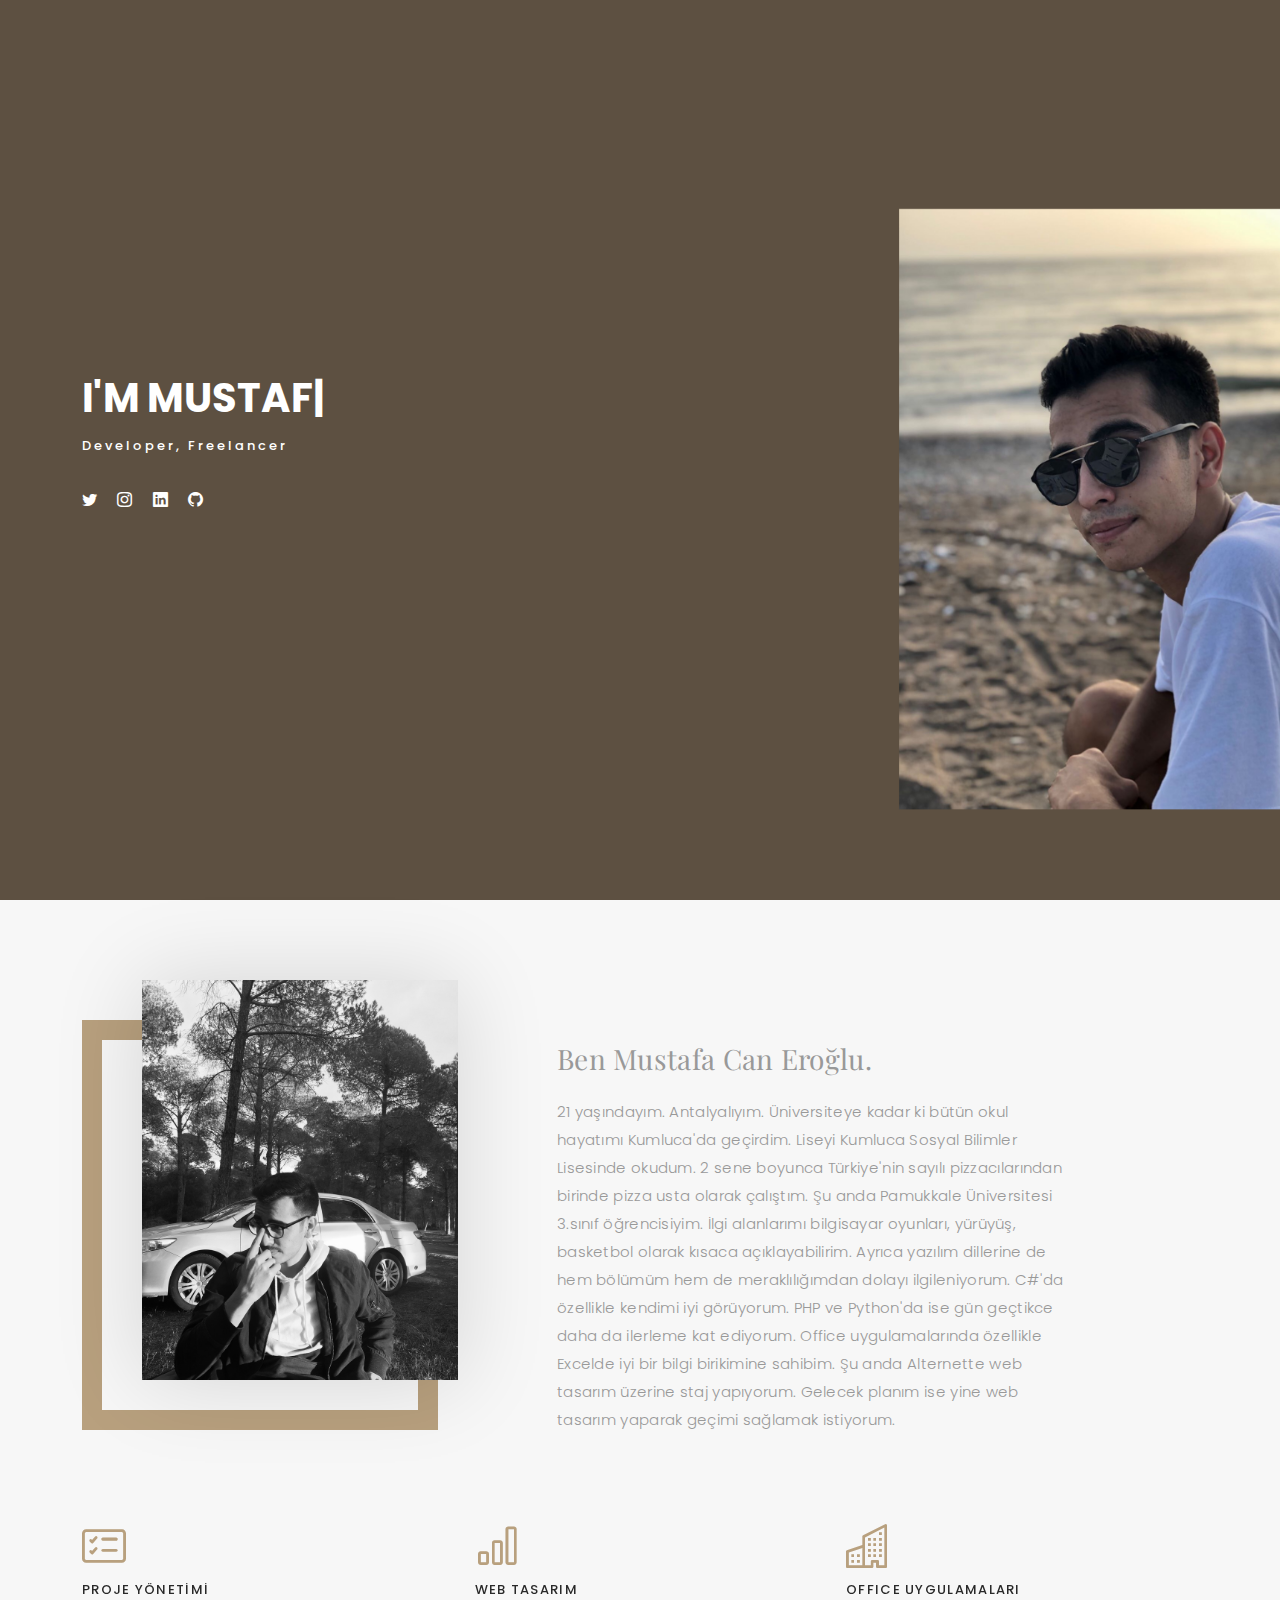
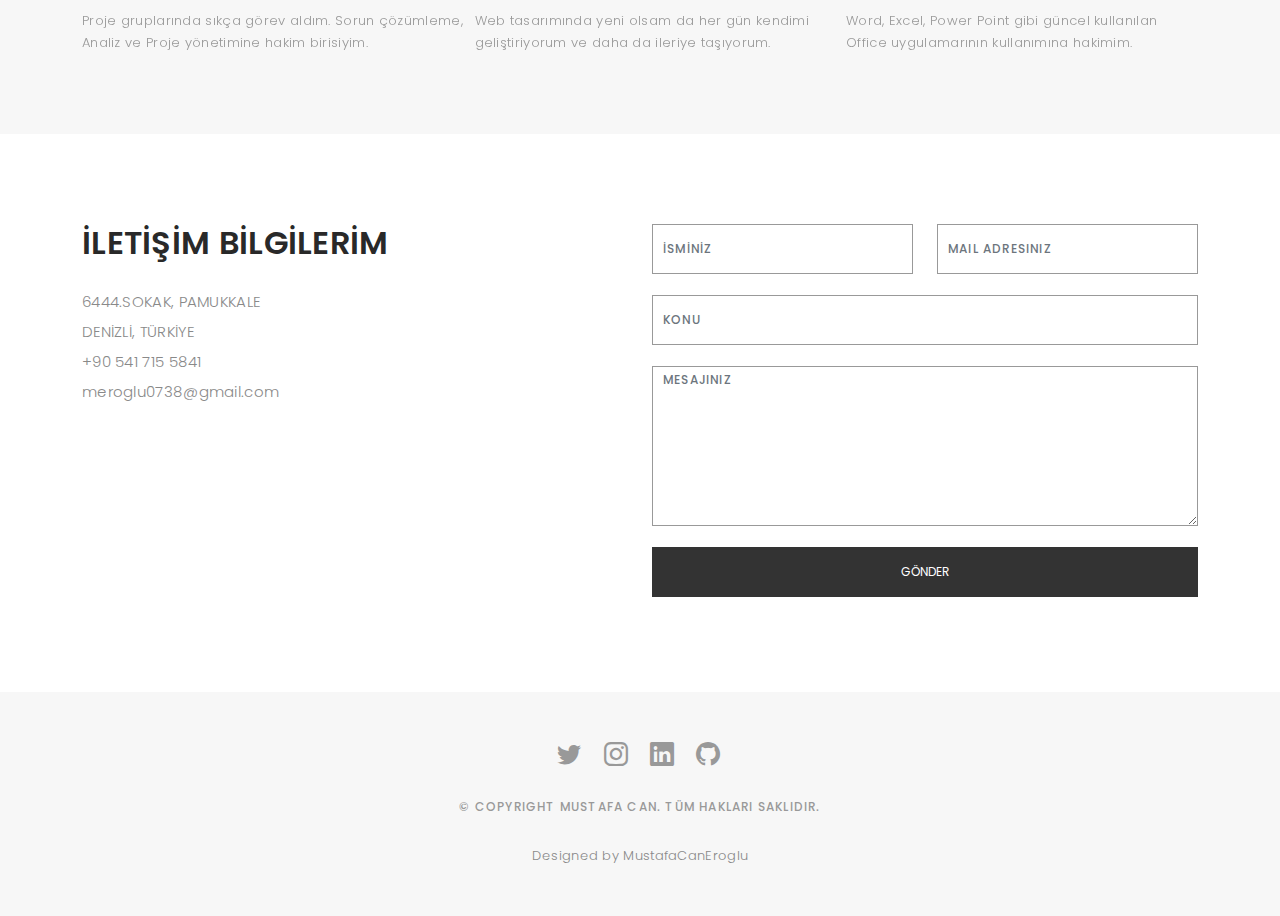
==== index.html @ 782e30ca "deneme" ====
<!DOCTYPE html>
<html lang="en">

<head>
  <meta charset="utf-8">
  <meta content="width=device-width, initial-scale=1.0" name="viewport">

  <title>Mustafa Can Eroğlu</title>
  <meta content="" name="description">
  <meta content="" name="keywords">

  
  <link href="assets/img/favicon.png" rel="icon">
  <link href="assets/img/apple-touch-icon.png" rel="apple-touch-icon">

  
  <link href="https://fonts.googleapis.com/css?family=Poppins:300,300i,400,400i,500,500i,600,600i,700,700i|Playfair+Display:400,400i,500,500i,600,600i,700,700i,900,900i" rel="stylesheet">

  <link href="assets/vendor/bootstrap/css/bootstrap.min.css" rel="stylesheet">
  <link href="assets/vendor/bootstrap-icons/bootstrap-icons.css" rel="stylesheet">
  <link href="assets/vendor/boxicons/css/boxicons.min.css" rel="stylesheet">
  <link href="assets/vendor/glightbox/css/glightbox.min.css" rel="stylesheet">
  <link href="assets/vendor/swiper/swiper-bundle.min.css" rel="stylesheet">

  <link href="assets/css/style.css" rel="stylesheet">

</head>

<body>

  <header id="header" class="fixed-top ">
    <div class="container d-flex align-items-center justify-content-between">

      <a href="index.html" class="logo"><img src="assets/img/logo.png" alt="" class="img-fluid"></a>

      <nav id="navbar" class="navbar">
        <ul>
          <li><a class="nav-link scrollto active" href="#hero">Anasayfa</a></li>
          <li><a class="nav-link scrollto" href="#about">Hakkımda</a></li>
          <li><a class="nav-link scrollto" href="#contact">İletişim</a></li>
        </ul>
        <i class="bi bi-list mobile-nav-toggle"></i>
      </nav>

    </div>
  </header>

  
  <div id="hero" class="home">

    <div class="container">
      <div class="hero-content">
        <h1>I'm <span class="typed" data-typed-items="Mustafa Can Eroğlu, Developer, Freelancer"></span></h1>
        <p>Developer, Freelancer</p>

        <ul class="list-unstyled list-social">
          <li><a href="https://twitter.com/mustifatality"><i class="bi bi-twitter"></i></a></li>
          <li><a href="https://www.instagram.com/mustafacanerogluu/"><i class="bi bi-instagram"></i></a></li>
          <li><a href="https://www.linkedin.com/in/mustafa-can-eroğlu-b75491210/"><i class="bi bi-linkedin"></i></a></li>
          <li><a href="https://github.com/mustafacaneroglu"><i class="bi bi-github"></i></a></li>
        </ul>
      </div>
    </div>
  </div>

  <main id="main">

    
    <div id="about" class="paddsection">
      <div class="container">
        <div class="row justify-content-between">

          <div class="col-lg-4 ">
            <div class="div-img-bg">
              <div class="about-img">
                <img src="assets/img/me.png" class="img-responsive" alt="me">
              </div>
            </div>
          </div>

          <div class="col-lg-7">
            <div class="about-descr">

              <p class="p-heading">Ben Mustafa Can Eroğlu. </p>
              <p class="separator">21 yaşındayım. Antalyalıyım. Üniversiteye kadar ki bütün okul hayatımı Kumluca'da geçirdim. Liseyi Kumluca Sosyal Bilimler Lisesinde okudum. 2 sene boyunca Türkiye'nin sayılı pizzacılarından birinde pizza usta olarak çalıştım. Şu anda Pamukkale Üniversitesi 3.sınıf öğrencisiyim. İlgi alanlarımı bilgisayar oyunları, yürüyüş, basketbol olarak kısaca açıklayabilirim. Ayrıca yazılım dillerine de hem bölümüm  hem de meraklılığımdan dolayı ilgileniyorum. C#'da özellikle kendimi iyi görüyorum. PHP ve Python'da ise gün geçtikce daha da ilerleme kat ediyorum. Office uygulamalarında özellikle Excelde iyi bir bilgi birikimine sahibim. Şu anda Alternette web tasarım üzerine staj yapıyorum. Gelecek planım ise yine web tasarım yaparak geçimi sağlamak istiyorum.</p>

            </div>

          </div>
        </div>
      </div>
    </div>

    
    <div id="services">
      <div class="container">

        <div class="services-slider swiper" data-aos="fade-up" data-aos-delay="100">
          <div class="swiper-wrapper">

            <div class="swiper">
              <div class="services-block">
                <i class="bi bi-card-checklist"></i>
                <span>PROJE YÖNETİMİ</span>
                <p class="separator">Proje gruplarında sıkça görev aldım. Sorun çözümleme, Analiz ve Proje yönetimine hakim birisiyim.</p>
              </div>
            </div>

            <div class="swiper">
              <div class="services-block">
                <i class="bi bi-bar-chart"></i>
                <span>WEB TASARIM</span>
                <p class="separator">Web tasarımında yeni olsam da her gün kendimi geliştiriyorum ve daha da ileriye taşıyorum.</p>
              </div>
            </div>
            <div class="swiper">
              <div class="services-block">
                <i class="bi bi-building"></i>
                <span>OFFICE UYGULAMALARI</span>
                <p class="separator">Word, Excel, Power Point gibi güncel kullanılan Office uygulamarının kullanımına hakimim.</p>
              </div>
            </div>

          </div>
          <div class="swiper-pagination"></div>
        </div>

      </div>

    </div>

    <div id="contact" class="paddsection">
      <div class="container">
        <div class="contact-block1">
          <div class="row">

            <div class="col-lg-6">
              <div class="contact-contact">

                <h2 class="mb-30">İLETİŞİM BİLGİLERİM</h2>

                <ul class="contact-details">
                  <li><span>6444.SOKAK, PAMUKKALE</span></li>
                  <li><span>DENİZLİ, TÜRKİYE</span></li>
                  <li><span>+90 541 715 5841</span></li>
                  <li><span>meroglu0738@gmail.com</span></li>
                </ul>

              </div>
            </div>

            <div class="col-lg-6">
              <form action="forms/contact.php" method="post" role="form" class="php-email-form">
                <div class="row gy-3">

                  <div class="col-lg-6">
                    <div class="form-group contact-block1">
                      <input type="text" name="name" class="form-control" id="name" placeholder="İSMİNİZ" required>
                    </div>
                  </div>

                  <div class="col-lg-6">
                    <div class="form-group">
                      <input type="email" class="form-control" name="email" id="email" placeholder="Mail Adresiniz" required>
                    </div>
                  </div>

                  <div class="col-lg-12">
                    <div class="form-group">
                      <input type="text" class="form-control" name="subject" id="subject" placeholder="Konu" required>
                    </div>
                  </div>

                  <div class="col-lg-12">
                    <div class="form-group">
                      <textarea class="form-control" name="message" placeholder="Mesajınız" required></textarea>
                    </div>
                  </div>

                  <div class="col-lg-12">
                    <div class="loading">Yüklenniyor</div>
                    <div class="error-message"></div>
                    <div class="sent-message">Mesajınız gönerilmiştir. Teşekküler!</div>
                  </div>

                  <div class="mt-0">
                    <input type="submit" class="btn btn-defeault btn-send" value="Gönder">
                  </div>

                </div>
              </form>
            </div>
          </div>
        </div>
      </div>
    </div>

  </main>

  
  <div id="footer" class="text-center">
    <div class="container">
      <div class="socials-media text-center">

        <ul class="list-unstyled">
          <li><a href="https://twitter.com/mustifatality"><i class="bi bi-twitter"></i></a></li>
          <li><a href="https://www.instagram.com/mustafacanerogluu/"><i class="bi bi-instagram"></i></a></li>
          <li><a href="https://www.linkedin.com/in/mustafa-can-eroğlu-b75491210/"><i class="bi bi-linkedin"></i></a></li>
          <li><a href="https://github.com/mustafacaneroglu"><i class="bi bi-github"></i></a></li>
        </ul>

      </div>

      <p>&copy; Copyright MUSTAFA CAN. Tüm Hakları Saklıdır.</p>

      <div class="credits">
        Designed by MustafaCanEroglu
      </div>

    </div>
  </div>

  <a href="#" class="back-to-top d-flex align-items-center justify-content-center"><i class="bi bi-arrow-up-short"></i></a>

  <script src="assets/vendor/bootstrap/js/bootstrap.bundle.min.js"></script>
  <script src="assets/vendor/glightbox/js/glightbox.min.js"></script>
  <script src="assets/vendor/isotope-layout/isotope.pkgd.min.js"></script>
  <script src="assets/vendor/swiper/swiper-bundle.min.js"></script>
  <script src="assets/vendor/typed.js/typed.min.js"></script>
  <script src="assets/vendor/php-email-form/validate.js"></script>

  
  <script src="assets/js/main.js"></script>

</body>

</html>
---- assets/css/style.css ----
/**
* Template Name: Folio - v4.7.0
* Template URL: https://bootstrapmade.com/folio-bootstrap-portfolio-template/
* Author: BootstrapMade.com
* License: https://bootstrapmade.com/license/
*/

/*--------------------------------------------------------------
# General
--------------------------------------------------------------*/
body {
  background: #ffffff;
  color: #898989;
  font-family: "Poppins", helvetica;
  font-size: 15px;
  font-weight: 300;
  line-height: 20px;
  letter-spacing: 0.02em;
  overflow-x: hidden;
  margin: 0 auto;
  padding: 0;
  box-sizing: border-box;
}

h1, h2, h3, h4, h5, h6 {
  margin: 0;
}

h2 {
  color: #292929;
  font-weight: 600;
}

h4 {
  color: #292929;
  font-size: 14px;
  font-weight: 600;
}

a {
  color: #292929;
  text-decoration: none !important;
  transition: all 0.5s ease-in-out 0s;
}

a:hover {
  transition: all 0.5s ease-in-out 0s;
}

p {
  margin: 25px 0;
  padding: 0;
  font-size: 15px;
  color: #999999;
  line-height: 28px;
}

::-moz-selection {
  background: #b8a07e;
  color: #fff;
}

::selection {
  background: #b8a07e;
  color: #fff;
}

.btn {
  background: #333;
  border: medium none;
  border-radius: 0;
  color: #fff;
  font-size: 12px;
  height: 50px;
  line-height: 50px;
  padding: 0 30px;
  text-transform: uppercase;
}

.btn:hover, .btn:focus {
  color: #fff;
}

.padDiv {
  padding: 30px 20px;
}

.section-title {
  margin-bottom: 70px;
}

.section-title h2 {
  font-size: 25px;
  letter-spacing: 2px;
  text-transform: uppercase;
}

.form-control {
  background-color: transparent;
  border: 1px solid #999;
  border-radius: 0;
  color: #999999;
  font-size: 12px;
  font-weight: 500;
  height: 50px;
  letter-spacing: 0.1em;
  padding-left: 10px;
  margin: 0 0 25px 0;
  line-height: 14px;
  text-transform: uppercase;
}

.form-control:focus {
  box-shadow: none;
  outline: 0 none;
}

.paddsection {
  padding-top: 90px;
  padding-bottom: 90px;
}

.paddsections {
  padding-top: 90px;
  padding-bottom: 90px !important;
}

.hvr-shutter-in-horizontal::before {
  background: #333;
}

.hvr-shutter-in-horizontal:hover {
  background: #b8a07e;
}

.mb-30 {
  margin-bottom: 30px;
}

.main-content {
  padding-top: 140px;
}

/*--------------------------------------------------------------
# Back to top button
--------------------------------------------------------------*/
.back-to-top {
  position: fixed;
  visibility: hidden;
  opacity: 0;
  right: 15px;
  bottom: 15px;
  z-index: 996;
  background: #b8a07e;
  width: 40px;
  height: 40px;
  border-radius: 4px;
  transition: all 0.4s;
}
.back-to-top i {
  font-size: 28px;
  color: #fff;
  line-height: 0;
}
.back-to-top:hover {
  background: #c6b398;
  color: #fff;
}
.back-to-top.active {
  visibility: visible;
  opacity: 1;
}

/*--------------------------------------------------------------
# Header
--------------------------------------------------------------*/
#header {
  transition: all 0.5s;
  z-index: 997;
  padding: 15px 0;
  background-color: #fff;
  top: -100%;
  box-shadow: 0px 2px 25px rgba(0, 0, 0, 0.08);
}
#header.header-scrolled, #header.header-inner-pages {
  top: 0;
}
#header .logo {
  font-size: 30px;
  margin: 0;
  padding: 0;
  line-height: 1;
  font-weight: 600;
  letter-spacing: 1px;
  font-family: "Playfair Display", sans-serif;
  font-style: italic;
}
#header .logo a {
  color: #898989;
}
#header .logo img {
  max-height: 40px;
}
@media (max-width: 992px) {
  #header {
    border: 0;
  }
}

/*--------------------------------------------------------------
# Navigation Menu
--------------------------------------------------------------*/
/**
* Desktop Navigation 
*/
.navbar {
  padding: 0;
}
.navbar ul {
  margin: 0;
  padding: 0;
  display: flex;
  list-style: none;
  align-items: center;
}
.navbar li {
  position: relative;
}
.navbar a, .navbar a:focus {
  display: flex;
  align-items: center;
  justify-content: space-between;
  padding: 10px 0 10px 30px;
  font-family: "Poppins", sans-serif;
  font-size: 14px;
  font-weight: 500;
  color: #7e7d7d;
  white-space: nowrap;
  transition: 0.3s;
}
.navbar a i, .navbar a:focus i {
  font-size: 12px;
  line-height: 0;
  margin-left: 5px;
}
.navbar a:hover, .navbar .active, .navbar .active:focus, .navbar li:hover > a {
  color: #b8a07e;
}
.navbar .dropdown ul {
  display: block;
  position: absolute;
  left: 30px;
  top: calc(100% + 30px);
  margin: 0;
  padding: 10px 0;
  z-index: 99;
  opacity: 0;
  visibility: hidden;
  background: #fff;
  box-shadow: 0px 0px 30px rgba(127, 137, 161, 0.25);
  transition: 0.3s;
}
.navbar .dropdown ul li {
  min-width: 200px;
}
.navbar .dropdown ul a {
  padding: 10px 20px;
  font-weight: 400;
}
.navbar .dropdown ul a i {
  font-size: 12px;
}
.navbar .dropdown ul a:hover, .navbar .dropdown ul .active:hover, .navbar .dropdown ul li:hover > a {
  color: #b8a07e;
}
.navbar .dropdown:hover > ul {
  opacity: 1;
  top: 100%;
  visibility: visible;
}
.navbar .dropdown .dropdown ul {
  top: 0;
  left: calc(100% - 30px);
  visibility: hidden;
}
.navbar .dropdown .dropdown:hover > ul {
  opacity: 1;
  top: 0;
  left: 100%;
  visibility: visible;
}
@media (max-width: 1366px) {
  .navbar .dropdown .dropdown ul {
    left: -90%;
  }
  .navbar .dropdown .dropdown:hover > ul {
    left: -100%;
  }
}

/**
* Mobile Navigation 
*/
.mobile-nav-toggle {
  color: #4b4a4a;
  font-size: 28px;
  cursor: pointer;
  display: none;
  line-height: 0;
  transition: 0.5s;
}
.mobile-nav-toggle.bi-x {
  color: #fff;
}

@media (max-width: 991px) {
  .mobile-nav-toggle {
    display: block;
  }

  .navbar ul {
    display: none;
  }
}
.navbar-mobile {
  position: fixed;
  overflow: hidden;
  top: 0;
  right: 0;
  left: 0;
  bottom: 0;
  background: rgba(49, 49, 49, 0.9);
  transition: 0.3s;
}
.navbar-mobile .mobile-nav-toggle {
  position: absolute;
  top: 15px;
  right: 15px;
}
.navbar-mobile ul {
  display: block;
  position: absolute;
  top: 55px;
  right: 15px;
  bottom: 15px;
  left: 15px;
  padding: 10px 0;
  border-radius: 10px;
  background-color: #fff;
  overflow-y: auto;
  transition: 0.3s;
}
.navbar-mobile a, .navbar-mobile a:focus {
  padding: 10px 20px;
  font-size: 15px;
  color: #4b4a4a;
}
.navbar-mobile a:hover, .navbar-mobile .active, .navbar-mobile li:hover > a {
  color: #b8a07e;
}
.navbar-mobile .getstarted, .navbar-mobile .getstarted:focus {
  margin: 15px;
}
.navbar-mobile .dropdown ul {
  position: static;
  display: none;
  margin: 10px 20px;
  padding: 10px 0;
  z-index: 99;
  opacity: 1;
  visibility: visible;
  background: #fff;
  box-shadow: 0px 0px 30px rgba(127, 137, 161, 0.25);
}
.navbar-mobile .dropdown ul li {
  min-width: 200px;
}
.navbar-mobile .dropdown ul a {
  padding: 10px 20px;
}
.navbar-mobile .dropdown ul a i {
  font-size: 12px;
}
.navbar-mobile .dropdown ul a:hover, .navbar-mobile .dropdown ul .active:hover, .navbar-mobile .dropdown ul li:hover > a {
  color: #b8a07e;
}
.navbar-mobile .dropdown > .dropdown-active {
  display: block;
}

/*--------------------------------------------------------------
# Hero
--------------------------------------------------------------*/
#hero {
  background: url("../img/home-bg.png") repeat scroll center center/cover;
  height: 100vh;
  width: 100%;
}

#hero .hero-content {
  height: 100vh;
  text-align: left;
  width: 100%;
  display: flex;
  justify-content: center;
  flex-direction: column;
}

.hero-content h1 {
  font-size: 40px;
  font-weight: 700;
  margin-bottom: 10px;
  text-transform: uppercase;
  color: #fff;
}

.hero-content p {
  font-size: 13px;
  letter-spacing: 3px;
  margin-top: 0;
  margin-bottom: 30px;
  text-transform: capitalize;
  color: #fff;
  font-weight: 500;
}

.hero-content .list-social li {
  float: left;
  margin-right: 20px;
}

.hero-content .list-social li i {
  color: #fff;
  font-size: 15px;
}

/*--------------------------------------------------------------
# Breadcrumbs
--------------------------------------------------------------*/
.breadcrumbs {
  padding: 120px 0 0 0;
  background-color: white;
  min-height: 40px;
}
@media (max-width: 992px) {
  .breadcrumbs {
    padding-top: 100px;
  }
}
.breadcrumbs h2 {
  font-size: 24px;
  font-weight: 300;
  margin: 0;
}
@media (max-width: 992px) {
  .breadcrumbs h2 {
    margin: 0 0 10px 0;
  }
}
.breadcrumbs ol {
  display: flex;
  flex-wrap: wrap;
  list-style: none;
  padding: 0;
  margin: 0;
  font-size: 14px;
}
.breadcrumbs ol li + li {
  padding-left: 10px;
}
.breadcrumbs ol li + li::before {
  display: inline-block;
  padding-right: 10px;
  color: #6c757d;
  content: "/";
}
@media (max-width: 768px) {
  .breadcrumbs .d-flex {
    display: block !important;
  }
  .breadcrumbs ol {
    display: block;
  }
  .breadcrumbs ol li {
    display: inline-block;
  }
}

/*-----------------------------------------------------------------------------------*/
/*  About
/*-----------------------------------------------------------------------------------*/
#about {
  width: 100%;
  height: auto;
  background: #f7f7f7;
  padding-top: 120px;
}

#about .div-img-bg {
  padding-bottom: 30px;
  border: 20px solid #b8a07e;
}

#about .div-img-bg .about-img img {
  width: 100%;
  box-shadow: 0px 0px 85px 0px rgba(0, 0, 0, 0.14);
  margin-top: -60px;
  margin-left: 40px;
  height: 400px;
  -o-object-fit: cover;
  object-fit: cover;
}

#about .about-descr .p-heading {
  font-family: "Playfair Display", serif;
  font-size: 28px;
  text-align: left;
}

#about .about-descr .separator {
  max-width: 80%;
  margin-bottom: 0;
  text-align: left;
}

/*--------------------------------------------------------------
# Services
--------------------------------------------------------------*/
#services {
  background: #f7f7f7;
  position: relative;
  padding-bottom: 80px;
}

.services-block span {
  margin: 10px 0;
  position: relative;
  font-size: 13px;
  color: #292929;
  letter-spacing: 0.1em;
  font-weight: 500;
  text-transform: uppercase;
  display: block;
}

.services-block .separator {
  margin: 0;
  font-size: 13px;
  line-height: 22px;
}

.services-block i {
  font-size: 44px;
  color: #b8a07e;
  line-height: 44px;
}

.services-slider .swiper-pagination {
  margin-top: 30px;
  position: relative;
}
.services-slider .swiper-pagination .swiper-pagination-bullet {
  width: 12px;
  height: 12px;
  background-color: #fff;
  opacity: 1;
  border: 1px solid #b8a07e;
}
.services-slider .swiper-pagination .swiper-pagination-bullet-active {
  background-color: #b8a07e;
}

/*--------------------------------------------------------------
# Portfolio
--------------------------------------------------------------*/
#portfolio {
  position: relative;
  padding-bottom: 50px;
}
#portfolio #portfolio-flters {
  padding: 0;
  margin: 0 auto 35px auto;
  list-style: none;
  text-align: center;
  border-radius: 50px;
  padding: 2px 15px;
}
#portfolio #portfolio-flters li {
  cursor: pointer;
  display: inline-block;
  padding: 10px 15px 8px 15px;
  font-size: 14px;
  font-weight: 600;
  line-height: 1;
  text-transform: uppercase;
  color: #999999;
  margin-bottom: 5px;
  transition: all 0.3s ease-in-out;
}
#portfolio #portfolio-flters li:hover, #portfolio #portfolio-flters li.filter-active {
  color: #b8a07e;
}
#portfolio #portfolio-flters li:last-child {
  margin-right: 0;
}
#portfolio .portfolio-item {
  margin-bottom: 30px;
}
#portfolio .portfolio-item .portfolio-info {
  opacity: 0;
  position: absolute;
  left: 30px;
  right: 30px;
  bottom: 0;
  z-index: 3;
  transition: all ease-in-out 0.3s;
  background: rgba(255, 255, 255, 0.9);
  padding: 15px;
}
#portfolio .portfolio-item .portfolio-info h4 {
  font-size: 18px;
  color: #666;
  font-weight: 600;
  margin-bottom: 10px;
}
#portfolio .portfolio-item .portfolio-info p {
  color: #999;
  font-size: 14px;
  margin: 0;
  padding: 0;
}
#portfolio .portfolio-item .portfolio-info .preview-link, #portfolio .portfolio-item .portfolio-info .details-link {
  position: absolute;
  right: 40px;
  font-size: 24px;
  top: calc(50% - 18px);
  color: #b8a07e;
}
#portfolio .portfolio-item .portfolio-info .preview-link:hover, #portfolio .portfolio-item .portfolio-info .details-link:hover {
  color: #cab89f;
}
#portfolio .portfolio-item .portfolio-info .details-link {
  right: 10px;
}
#portfolio .portfolio-item:hover .portfolio-info {
  opacity: 1;
  bottom: 20px;
}

/*--------------------------------------------------------------
# Portfolio Details
--------------------------------------------------------------*/
.portfolio-details {
  padding-top: 40px;
}
.portfolio-details .portfolio-details-slider img {
  width: 100%;
}
.portfolio-details .portfolio-details-slider .swiper-pagination {
  margin-top: 20px;
  position: relative;
}
.portfolio-details .portfolio-details-slider .swiper-pagination .swiper-pagination-bullet {
  width: 12px;
  height: 12px;
  background-color: #fff;
  opacity: 1;
  border: 1px solid #b8a07e;
}
.portfolio-details .portfolio-details-slider .swiper-pagination .swiper-pagination-bullet-active {
  background-color: #b8a07e;
}
.portfolio-details .portfolio-info {
  padding: 30px;
  box-shadow: 0px 0 30px rgba(75, 74, 74, 0.08);
}
.portfolio-details .portfolio-info h3 {
  font-size: 22px;
  font-weight: 700;
  margin-bottom: 20px;
  padding-bottom: 20px;
  border-bottom: 1px solid #eee;
}
.portfolio-details .portfolio-info ul {
  list-style: none;
  padding: 0;
  font-size: 15px;
}
.portfolio-details .portfolio-info ul li + li {
  margin-top: 10px;
}
.portfolio-details .portfolio-description {
  padding-top: 30px;
}
.portfolio-details .portfolio-description h2 {
  font-size: 26px;
  font-weight: 700;
  margin-bottom: 20px;
}
.portfolio-details .portfolio-description p {
  padding: 0;
}

/*--------------------------------------------------------------
# Journal
--------------------------------------------------------------*/
#journal, #journal-blog {
  height: auto;
  width: 100%;
  background: #f7f7f7;
  padding-bottom: 60px;
  position: relative;
}

#journal-blog {
  background: #fff;
  padding-bottom: 30px;
}

#journal .journal-block {
  display: inline-block;
  height: auto;
  width: 100%;
}

#journal .journal-block .journal-info {
  position: relative;
}

.journal-block .journal-info img {
  max-width: 100%;
}

.journal-block .journal-info .journal-txt {
  padding: 25px 0px;
  position: relative;
}

.journal-block .journal-info .journal-txt h4 a {
  display: block;
  font-size: 19px;
  line-height: 24px;
  margin: 0 0 13px 0;
  font-weight: 500;
  color: #292929;
  transition: all 0.5s ease-in-out 0s;
}

.journal-block .journal-info .journal-txt h4 a:hover {
  color: #b8a07e;
  transition: all 0.5s ease-in-out 0s;
}

.journal-block .journal-info .journal-txt p {
  margin: 0;
  font-size: 14px;
  line-height: 24px;
}

/*--------------------------------------------------------------
# Journal
--------------------------------------------------------------*/
#contact {
  height: auto;
  width: 100%;
}

.contact-details {
  list-style: none;
  margin: 0;
  padding: 0;
}

.contact-details li {
  padding-bottom: 10px;
}

#contact input, #contact textarea {
  width: 100%;
  margin-bottom: 5px;
}

#contact textarea {
  min-height: 160px;
}

.php-email-form .error-message {
  display: none;
  color: #fff;
  background: #ed3c0d;
  text-align: left;
  padding: 15px;
  margin-bottom: 15px;
  font-weight: 600;
}
.php-email-form .error-message br + br {
  margin-top: 25px;
}
.php-email-form .sent-message {
  display: none;
  color: #fff;
  background: #18d26e;
  text-align: center;
  padding: 15px;
  font-weight: 600;
  margin-bottom: 15px;
}
.php-email-form .loading {
  display: none;
  background: #fff;
  text-align: center;
  padding: 15px;
  margin-bottom: 15px;
}
.php-email-form .loading:before {
  content: "";
  display: inline-block;
  border-radius: 50%;
  width: 24px;
  height: 24px;
  margin: 0 10px -6px 0;
  border: 3px solid #18d26e;
  border-top-color: #eee;
  -webkit-animation: animate-loading 1s linear infinite;
  animation: animate-loading 1s linear infinite;
}

@-webkit-keyframes animate-loading {
  0% {
    transform: rotate(0deg);
  }
  100% {
    transform: rotate(360deg);
  }
}

@keyframes animate-loading {
  0% {
    transform: rotate(0deg);
  }
  100% {
    transform: rotate(360deg);
  }
}
/*--------------------------------------------------------------
# Blog
--------------------------------------------------------------*/
/*  Navbar fixd page */
.subpage-nav {
  display: block !important;
}

/*-----------------------------------------------------------------------------------*/
/*  /* Single page */
/*-----------------------------------------------------------------------------------*/
#journal-blog {
  padding-top: 140px;
}

/* main content */
.main-content {
  background: #f7f7f7;
}

.main-content .container-main {
  display: inline-block;
  width: 100%;
}

.main-content .container-main .block-main {
  margin-bottom: 30px;
  overflow: hidden;
}

.container-main .block-main .content-main {
  background: #fff none repeat scroll 0 0;
  display: inline-block;
  width: 100%;
}

.journal-txt h4 a {
  display: block;
  font-size: 19px;
  line-height: 24px;
  margin: 0 0 13px 0;
  font-weight: 500;
  color: #292929;
  transition: all 0.5s ease-in-out 0s;
}

.journal-txt h4 a:hover {
  color: #b8a07e;
  transition: all 0.5s ease-in-out 0s;
}

.post-meta ul li {
  font-size: 12px;
  font-weight: normal;
  margin-left: 8px;
  margin-right: 8px;
  text-transform: capitalize;
  display: inline-block;
  float: none;
}

.content-main .post-meta a {
  color: #a2a2a2;
  margin-left: 5px;
}

/* Commonts */
.comments {
  background: #fff;
}

.entry-comments h6 {
  margin-right: 10px;
  font-size: 13px;
  letter-spacing: 0.1em;
  font-weight: 500;
}

.entry-comments-item {
  margin-top: 40px;
  padding-bottom: 40px;
  border-bottom: 1px solid #f2f2f2;
}

.entry-comments-avatar {
  position: absolute;
  display: block;
  border-radius: 50%;
  width: 60px;
  height: 60px;
}

.entry-comments-body {
  padding-left: 86px;
}

.entry-comments-author {
  margin-right: 10px;
  font-size: 13px;
  color: #292929;
  letter-spacing: 0.1em;
  font-weight: 500;
}

.rep {
  font-size: 13px;
  color: #292929;
  letter-spacing: 0.1em;
  font-weight: 500;
  text-transform: capitalize;
}

.entry-comments span a {
  font-size: 13px;
  color: #999;
}

.entry-comments-reply {
  padding-left: 10%;
}

/* Commonts form */
.cmt {
  background: #fff;
}

blockquote {
  padding: 40px;
  background-color: #f2f2f2;
  margin: 30px 0;
  border: none;
  border-left: 4px solid #b8a07e;
}

/*--------------------------------------------------------------
# Footer
--------------------------------------------------------------*/
#footer {
  background: #f7f7f7;
  padding-top: 50px;
  padding-bottom: 50px;
}

#footer .socials-media {
  width: 100%;
}

#footer .socials-media ul {
  display: inline-block;
  float: none;
  margin: 0 0 20px 0;
}

#footer .socials-media ul li {
  float: left;
  margin-left: 10px;
  margin-right: 10px;
}

#footer .socials-media ul li a {
  font-size: 24px;
  color: #999;
  letter-spacing: 0.1em;
  font-weight: 500;
  background: transparent;
  text-transform: uppercase;
  transition: all 0.5s ease-in-out 0s;
}

#footer .socials-media ul li a:hover {
  color: #b8a07e;
  transition: all 0.5s ease-in-out 0s;
}

#footer p {
  font-size: 12px;
  letter-spacing: 0.1em;
  font-weight: 500;
  margin-top: 0;
  text-transform: uppercase;
}

.credits {
  font-size: 13px;
}

/** Width between 1200x to 0
 *  ~~~~~~~~~~~~~~~~~~~~~~~~~~~~~~~~~~~~
 */
/** Width between 992px to 1199px
 *  ~~~~~~~~~~~~~~~~~~~~~~~~~~~~~~~~~~~~
 */
/** Width between 768px to 991px
 *  ~~~~~~~~~~~~~~~~~~~~~~~~~~~~~~~~~~~~
 */
@media (min-width: 768px) and (max-width: 991px) {
  /* Navbar */
  nav {
    padding: 10px 15px;
  }

  .nav-menu {
    margin-top: 40px;
    display: none;
    float: none;
    width: 100%;
  }

  .nav-menu li {
    float: none;
    width: 100%;
    text-align: center;
    border-top: 1px solid #f7f7f7;
    line-height: 45px;
    margin-left: 0;
    padding-top: 10px;
    padding-bottom: 10px;
  }

  .responsive {
    float: right;
    padding-top: 15px;
    display: block;
  }

  /* About */
  .head-info .header-content .cmaster h1 {
    font-size: 32px;
  }

  #about .div-img-bg {
    padding: 0;
  }

  #about .div-img-bg .about-img img {
    margin-top: 0%;
    margin-left: calc(0% - 0px);
  }

  #about .about-descr .p-heading {
    font-size: 20px;
  }

  #about .about-descr .separator {
    max-width: 100%;
    margin-bottom: 0;
  }

  /* portfolio */
  #portfolio .portfolio-list .nav li {
    float: none;
    margin: 20px;
    display: inline-block;
  }

  /* journal */
  #journal .journal-block .journal-info {
    margin-bottom: 30px;
  }

  /* Contact */
  .contact-contact {
    margin-bottom: 30px;
  }

  /* Footer */
  #footer .socials-media ul li {
    margin-right: 0;
    margin-left: 0;
    float: none;
    display: inline-block;
  }
}
/** Width between 767px to 0
 *  ~~~~~~~~~~~~~~~~~~~~~~~~~~~~~~~~~~~~
 */
@media (max-width: 767px) {
  /* Navbar */
  nav {
    padding: 20px 15px;
  }

  .nav-menu {
    margin-top: 40px;
    display: none;
    float: none;
    width: 100%;
  }

  .nav-menu li {
    float: none;
    width: 100%;
    text-align: center;
    border-top: 1px solid #f7f7f7;
    line-height: 45px;
    margin-left: 0;
    padding-top: 10px;
    padding-bottom: 10px;
  }

  .responsive {
    float: right;
    padding-top: 15px;
    display: block;
  }

  /* About */
  .head-info .header-content h1 {
    font-size: 32px;
  }

  #about .div-img-bg {
    padding: 0;
  }

  #about .div-img-bg .about-img img {
    margin-top: 0%;
    margin-left: calc(0% - 0px);
  }

  #about .about-descr .p-heading {
    font-size: 20px;
  }

  #about .about-descr .separator {
    max-width: 100%;
    margin-bottom: 0;
  }

  /* portfolio */
  #portfolio .portfolio-list .nav li {
    float: none;
    margin: 20px;
    display: inline-block;
  }

  /* journal */
  #journal .journal-block .journal-info {
    margin-bottom: 30px;
  }

  /* Contact */
  .contact-contact {
    margin-bottom: 30px;
  }

  /* Footer */
  #footer .socials-media ul li {
    margin-right: 0;
    margin-left: 0;
    float: none;
    display: inline-block;
  }
}
/** Width between 600px to 0
 *  ~~~~~~~~~~~~~~~~~~~~~~~~~~~~~~~~~~~~
 */
@media (max-width: 600px) {
  /* Navbar */
  nav {
    padding: 20px 15px;
  }

  .nav-menu {
    margin-top: 40px;
    display: none;
    float: none;
    width: 100%;
  }

  .nav-menu li {
    float: none;
    width: 100%;
    text-align: center;
    border-top: 1px solid #f7f7f7;
    line-height: 45px;
    margin-left: 0;
    padding-top: 10px;
    padding-bottom: 10px;
  }

  .responsive {
    float: right;
    padding-top: 15px;
    display: block;
  }

  /* About */
  .head-info .header-content h1 {
    font-size: 32px;
  }

  #about .div-img-bg {
    padding: 0;
  }

  #about .div-img-bg .about-img img {
    margin-top: 0%;
    margin-left: calc(0% - 0px);
  }

  #about .about-descr .p-heading {
    font-size: 20px;
  }

  #about .about-descr .separator {
    max-width: 100%;
    margin-bottom: 0;
  }

  /* portfolio */
  #portfolio .portfolio-list .nav li {
    float: none;
    margin: 10px;
    display: inline-block;
  }

  /* journal */
  #journal .journal-block .journal-info {
    margin-bottom: 30px;
  }

  /* Contact */
  .contact-contact {
    margin-bottom: 30px;
  }

  /* Footer */
  #footer .socials-media ul li {
    margin-right: 0;
    margin-left: 0;
    float: none;
    display: inline-block;
  }
}
/** Width between 480px to 0
 *  ~~~~~~~~~~~~~~~~~~~~~~~~~~~~~~~~~~~~
 */
@media (max-width: 480px) {
  /* Navbar */
  nav {
    padding: 20px 15px;
  }

  .nav-menu {
    margin-top: 40px;
    display: none;
    float: none;
    width: 100%;
  }

  .nav-menu li {
    float: none;
    width: 100%;
    text-align: center;
    border-top: 1px solid #f7f7f7;
    line-height: 45px;
    margin-left: 0;
    padding-top: 10px;
    padding-bottom: 10px;
  }

  .responsive {
    float: right;
    padding-top: 15px;
    display: block;
  }

  /* About */
  .head-info .header-content h1 {
    font-size: 32px;
  }

  #about .div-img-bg {
    padding: 0;
  }

  #about .div-img-bg .about-img img {
    margin-top: 0%;
    margin-left: calc(0% - 0px);
  }

  #about .about-descr .p-heading {
    font-size: 20px;
  }

  #about .about-descr .separator {
    max-width: 100%;
    margin-bottom: 0;
  }

  /* portfolio */
  #portfolio .portfolio-list .nav li {
    float: none;
    margin: 20px;
  }

  /* journal */
  #journal .journal-block .journal-info {
    margin-bottom: 30px;
  }

  /* Contact */
  .contact-contact {
    margin-bottom: 30px;
  }

  /* Footer */
  #footer .socials-media ul li {
    margin-right: 0;
    margin-left: 0;
    float: none;
    display: inline-block;
  }
}
/** Width between 320px to 0
 *  ~~~~~~~~~~~~~~~~~~~~~~~~~~~~~~~~~~~~
 */
@media (max-width: 320px) {
  /* Navbar */
  nav {
    padding: 20px 15px;
  }

  .nav-menu {
    margin-top: 40px;
    display: none;
    float: none;
    width: 100%;
  }

  .nav-menu li {
    float: none;
    width: 100%;
    text-align: center;
    border-top: 1px solid #f7f7f7;
    line-height: 45px;
    margin-left: 0;
    padding-top: 10px;
    padding-bottom: 10px;
  }

  .responsive {
    float: right;
    padding-top: 15px;
    display: block;
  }

  /* About */
  .head-info .header-content h1 {
    font-size: 32px;
  }

  #about .div-img-bg {
    padding: 0;
  }

  #about .div-img-bg .about-img img {
    margin-top: 0%;
    margin-left: calc(0% - 0px);
  }

  #about .about-descr .p-heading {
    font-size: 20px;
  }

  #about .about-descr .separator {
    max-width: 100%;
    margin-bottom: 0;
  }

  /* portfolio */
  #portfolio .portfolio-list .nav li {
    float: none;
    margin: 20px;
  }

  /* journal */
  #journal .journal-block .journal-info {
    margin-bottom: 30px;
  }

  /* Contact */
  .contact-contact {
    margin-bottom: 30px;
  }

  /* Footer */
  #footer .socials-media ul li {
    margin-right: 0;
    margin-left: 0;
    float: none;
    display: inline-block;
  }

  /* Single page */
  .entry-comments-body span {
    display: inline-block;
    margin-right: 0;
  }
}
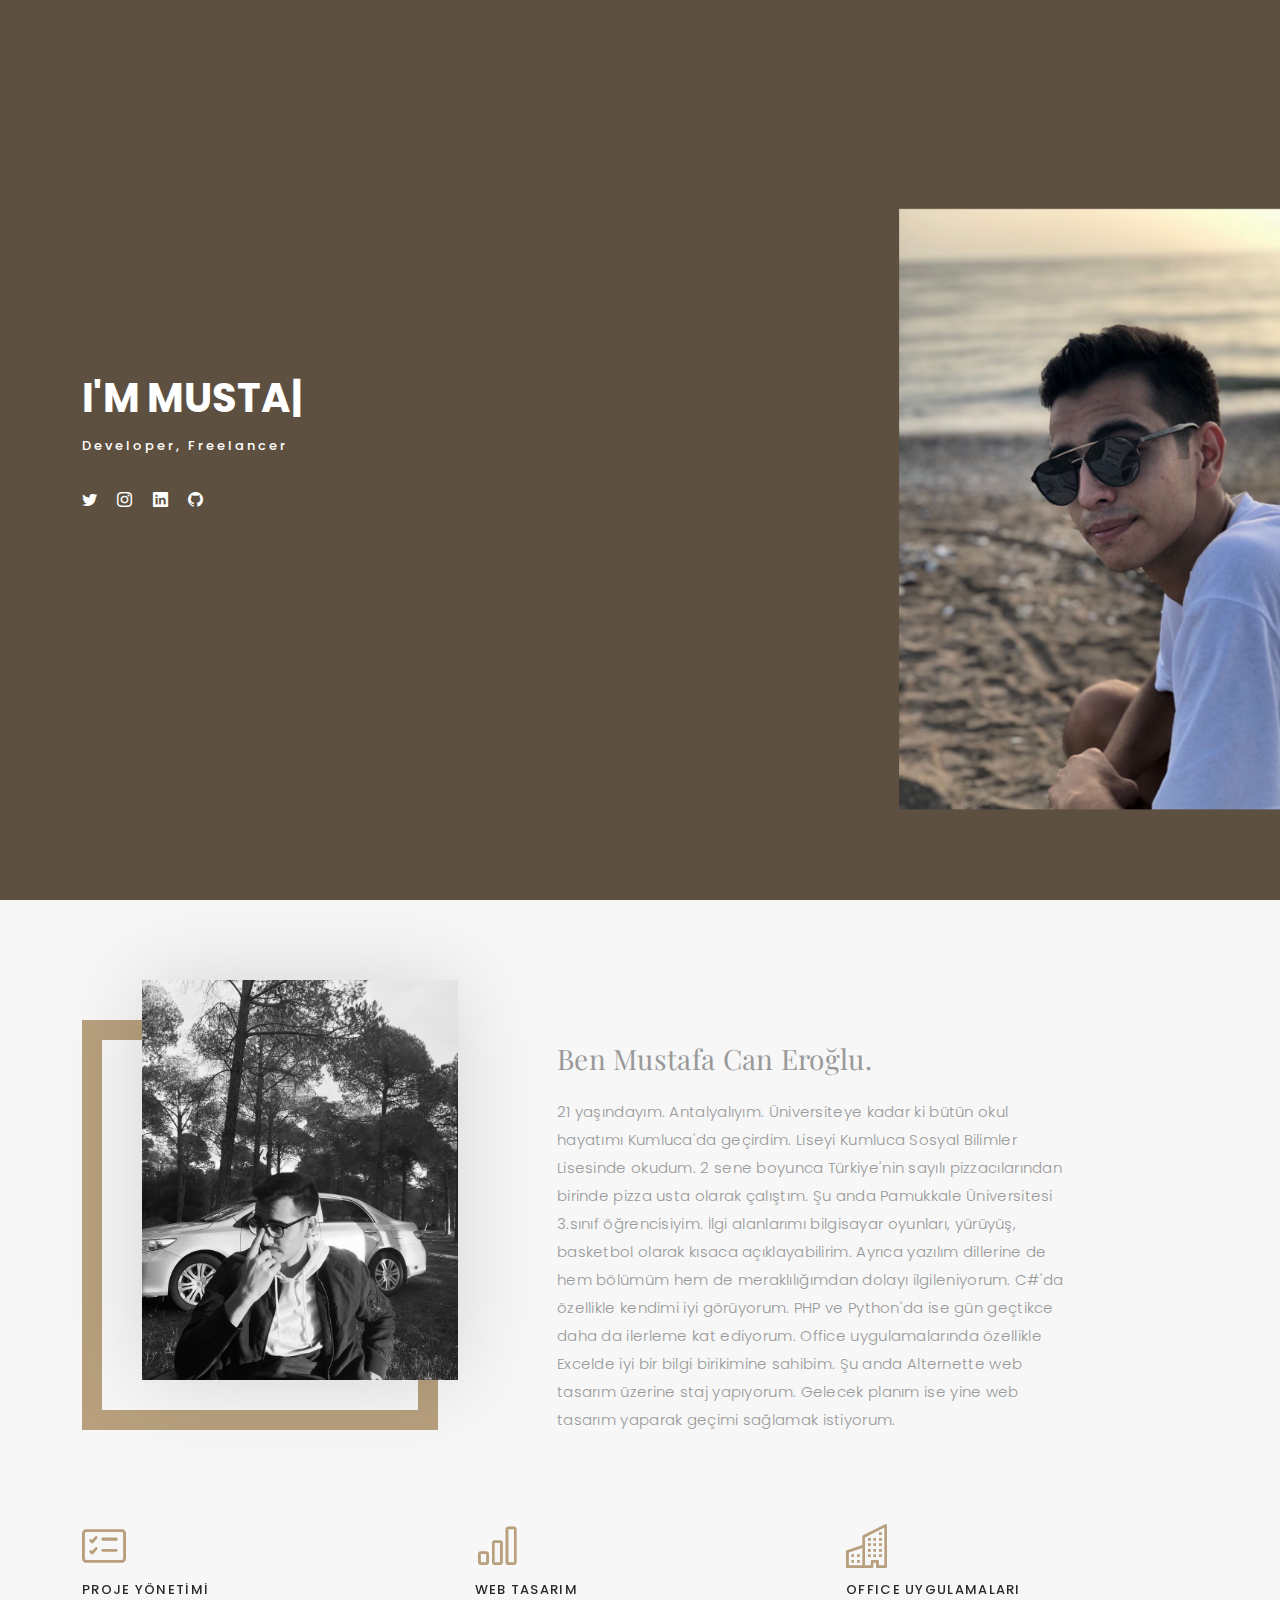
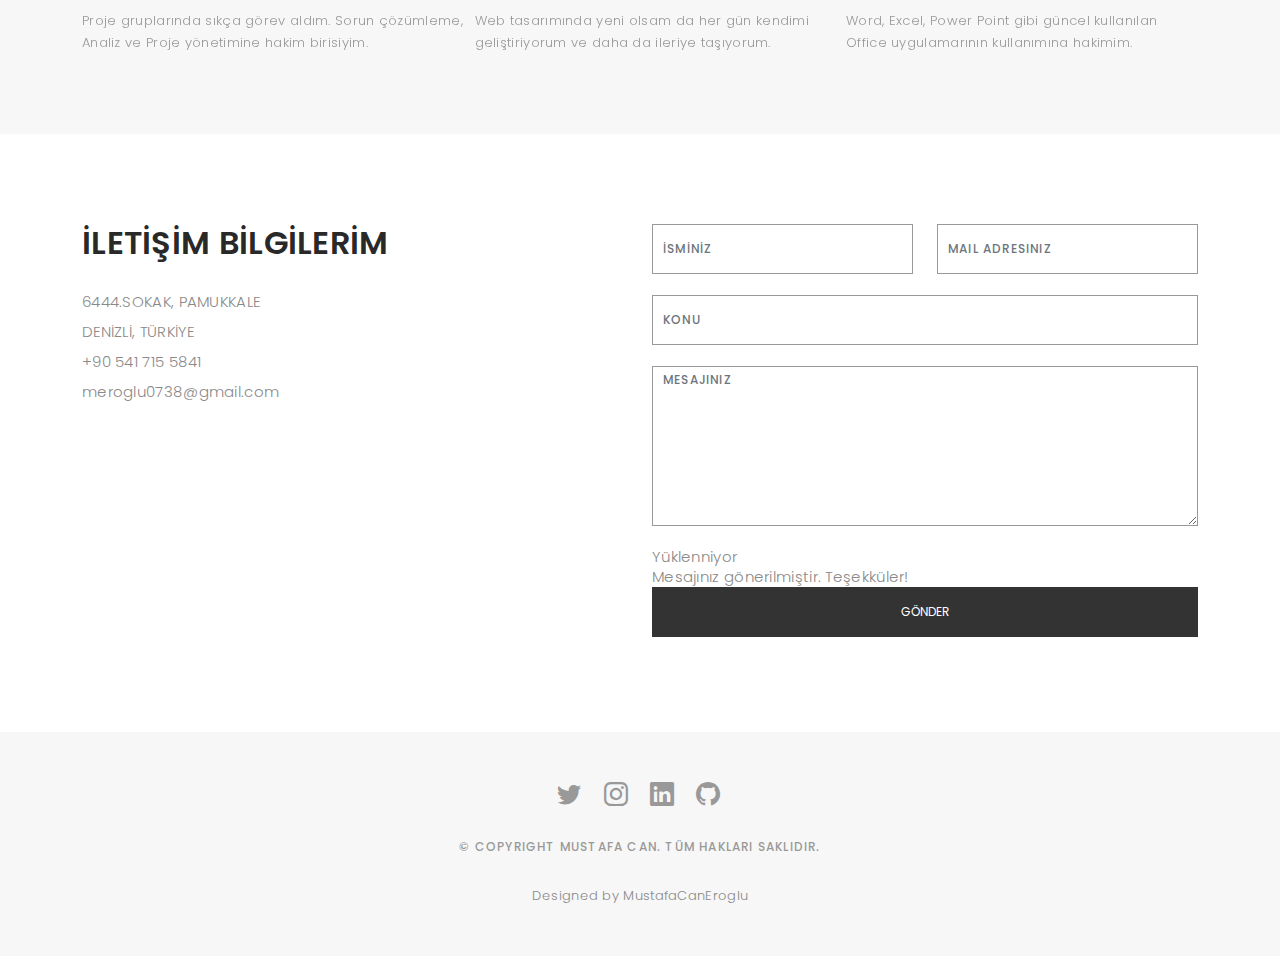
==== commit 65860e8b: "Update index.html" ====
--- a/index.html
+++ b/index.html
@@ -150,7 +150,8 @@
             </div>
 
             <div class="col-lg-6">
-              <form action="forms/contact.php" method="post" role="form" class="php-email-form">
+             <div class="emailform">
+              <form action="https://formspree.io/f/xoqrjdbg" method="post" role="form">
                 <div class="row gy-3">
 
                   <div class="col-lg-6">
@@ -188,6 +189,7 @@
                   </div>
 
                 </div>
+              </div>
               </form>
             </div>
           </div>
@@ -234,4 +236,4 @@
 
 </body>
 
-</html>+</html>
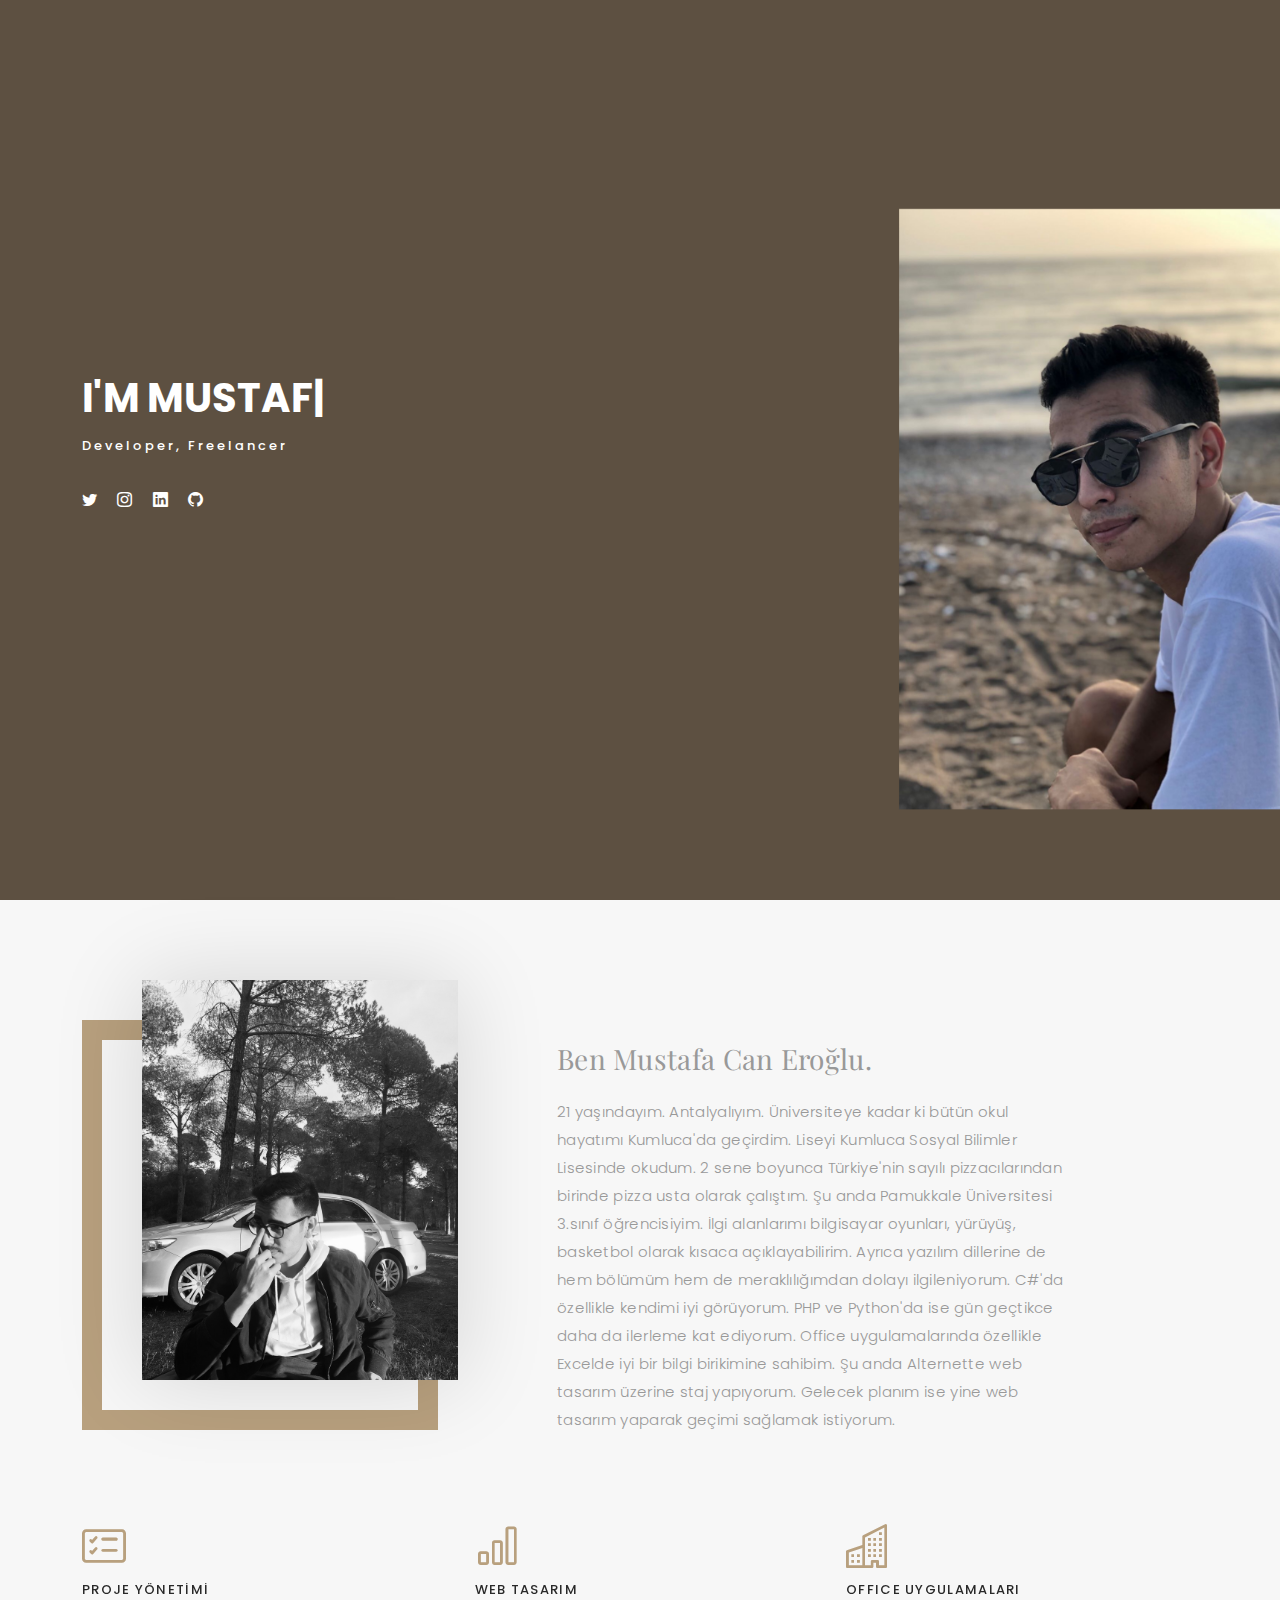
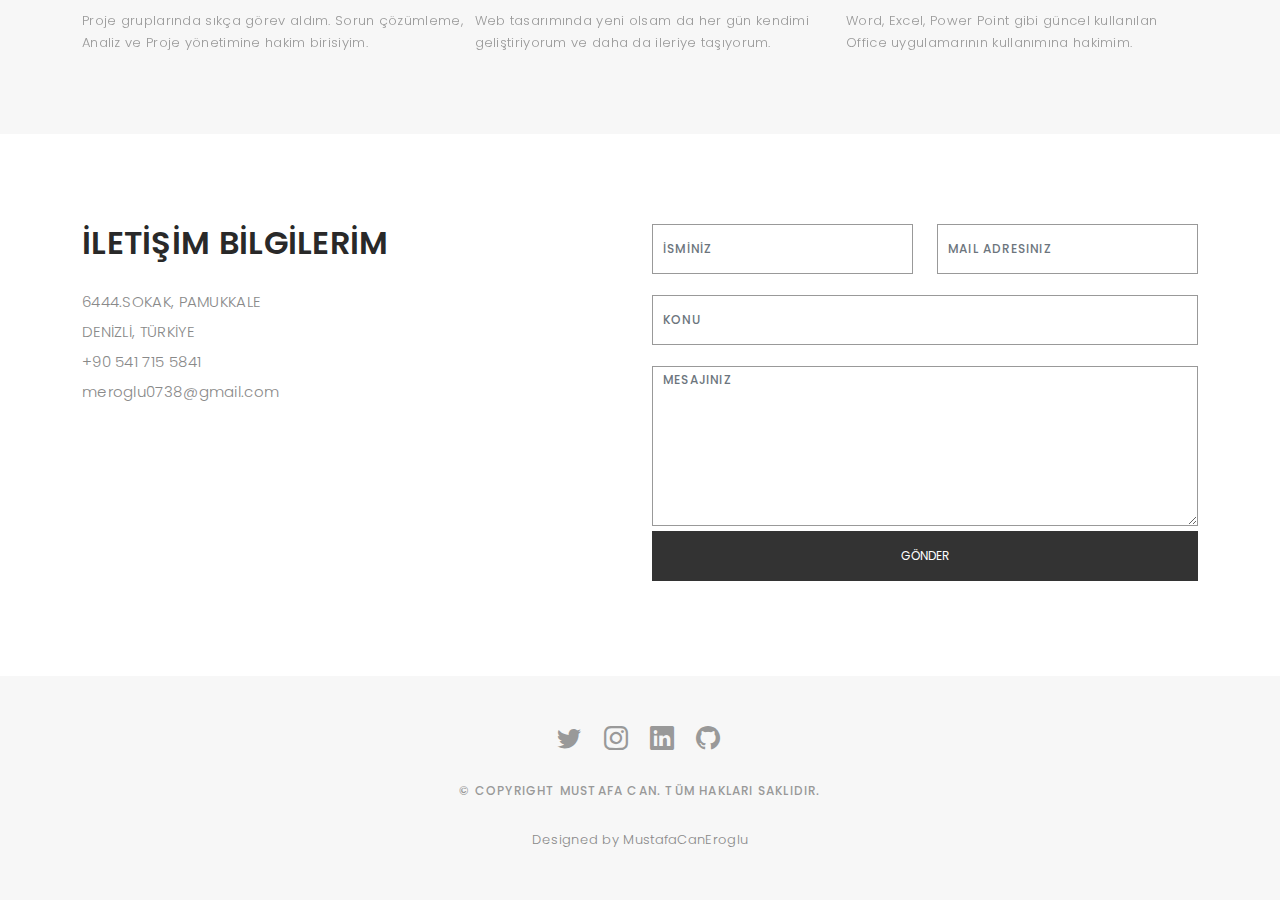
==== commit d9f9e89f: "Update index.html" ====
--- a/index.html
+++ b/index.html
@@ -178,11 +178,7 @@
                     </div>
                   </div>
 
-                  <div class="col-lg-12">
-                    <div class="loading">Yüklenniyor</div>
-                    <div class="error-message"></div>
-                    <div class="sent-message">Mesajınız gönerilmiştir. Teşekküler!</div>
-                  </div>
+                 
 
                   <div class="mt-0">
                     <input type="submit" class="btn btn-defeault btn-send" value="Gönder">
--- a/assets/css/style.css
+++ b/assets/css/style.css
@@ -784,7 +784,7 @@
   min-height: 160px;
 }
 
-.php-email-form .error-message {
+.emailform .error-message {
   display: none;
   color: #fff;
   background: #ed3c0d;
@@ -793,10 +793,10 @@
   margin-bottom: 15px;
   font-weight: 600;
 }
-.php-email-form .error-message br + br {
+.emailform .error-message br + br {
   margin-top: 25px;
 }
-.php-email-form .sent-message {
+.emailform .sent-message {
   display: none;
   color: #fff;
   background: #18d26e;
@@ -805,14 +805,14 @@
   font-weight: 600;
   margin-bottom: 15px;
 }
-.php-email-form .loading {
+.emailform .loading {
   display: none;
   background: #fff;
   text-align: center;
   padding: 15px;
   margin-bottom: 15px;
 }
-.php-email-form .loading:before {
+.emailform .loading:before {
   content: "";
   display: inline-block;
   border-radius: 50%;
@@ -1442,4 +1442,4 @@
     display: inline-block;
     margin-right: 0;
   }
-}+}
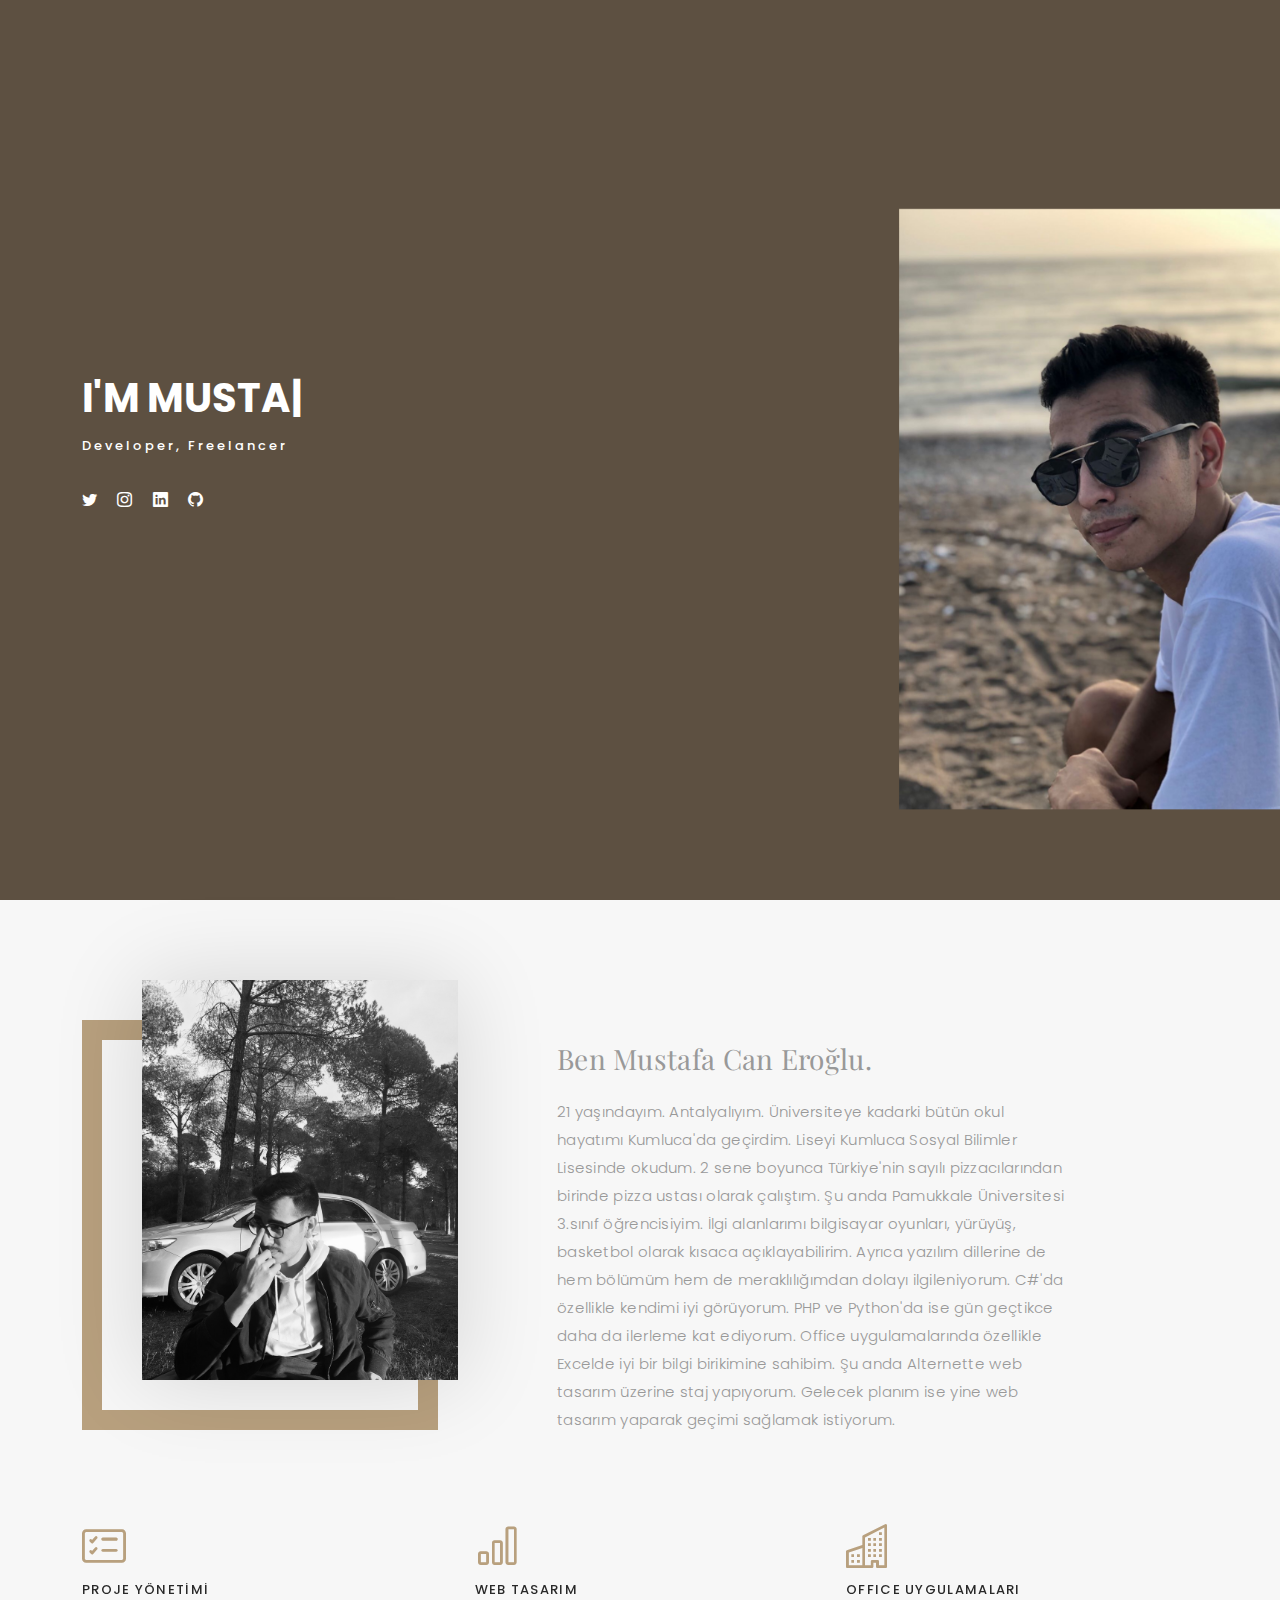
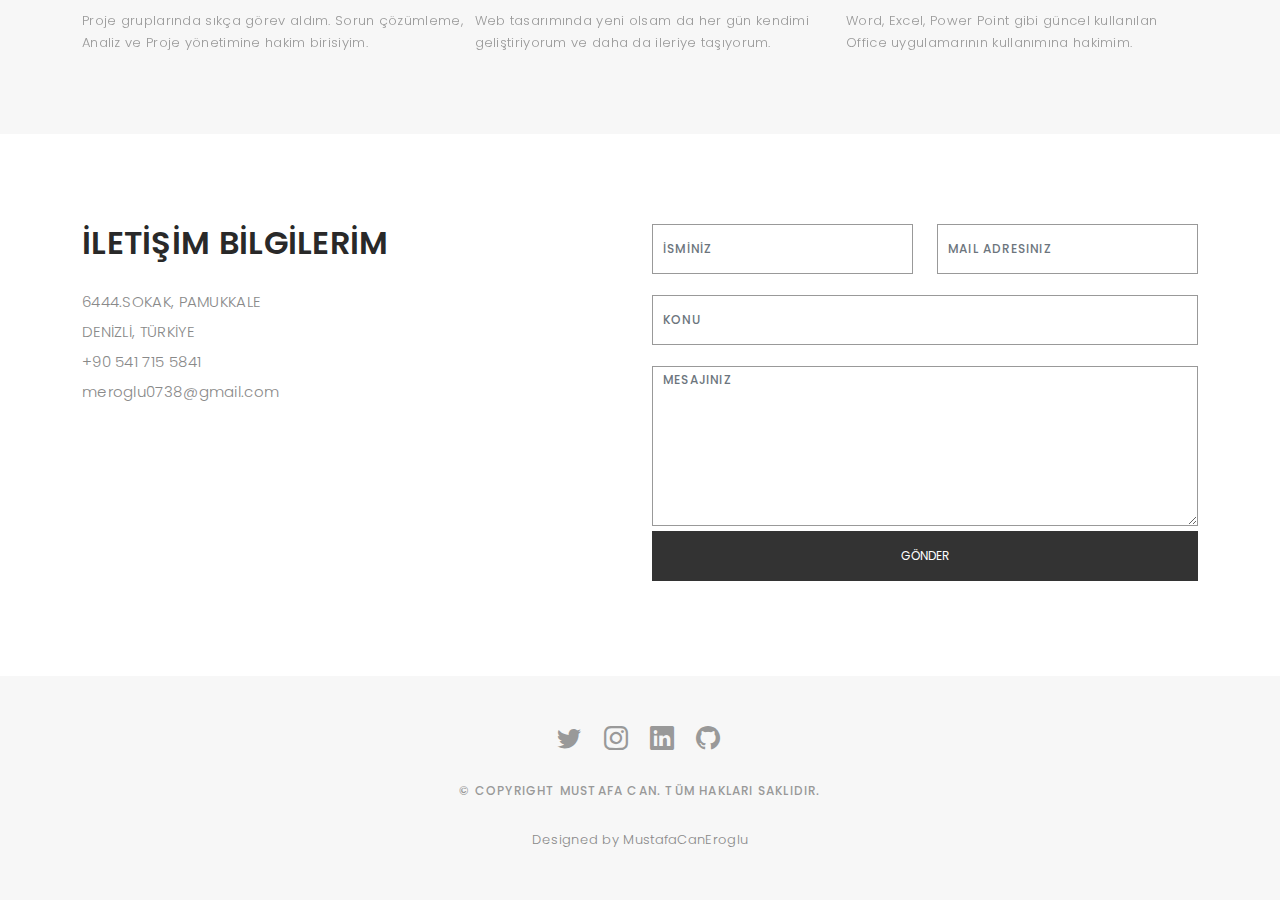
==== commit 6cd37137: "Update index.html" ====
--- a/index.html
+++ b/index.html
@@ -82,7 +82,7 @@
             <div class="about-descr">
 
               <p class="p-heading">Ben Mustafa Can Eroğlu. </p>
-              <p class="separator">21 yaşındayım. Antalyalıyım. Üniversiteye kadar ki bütün okul hayatımı Kumluca'da geçirdim. Liseyi Kumluca Sosyal Bilimler Lisesinde okudum. 2 sene boyunca Türkiye'nin sayılı pizzacılarından birinde pizza usta olarak çalıştım. Şu anda Pamukkale Üniversitesi 3.sınıf öğrencisiyim. İlgi alanlarımı bilgisayar oyunları, yürüyüş, basketbol olarak kısaca açıklayabilirim. Ayrıca yazılım dillerine de hem bölümüm  hem de meraklılığımdan dolayı ilgileniyorum. C#'da özellikle kendimi iyi görüyorum. PHP ve Python'da ise gün geçtikce daha da ilerleme kat ediyorum. Office uygulamalarında özellikle Excelde iyi bir bilgi birikimine sahibim. Şu anda Alternette web tasarım üzerine staj yapıyorum. Gelecek planım ise yine web tasarım yaparak geçimi sağlamak istiyorum.</p>
+              <p class="separator">21 yaşındayım. Antalyalıyım. Üniversiteye kadarki bütün okul hayatımı Kumluca'da geçirdim. Liseyi Kumluca Sosyal Bilimler Lisesinde okudum. 2 sene boyunca Türkiye'nin sayılı pizzacılarından birinde pizza ustası olarak çalıştım. Şu anda Pamukkale Üniversitesi 3.sınıf öğrencisiyim. İlgi alanlarımı bilgisayar oyunları, yürüyüş, basketbol olarak kısaca açıklayabilirim. Ayrıca yazılım dillerine de hem bölümüm  hem de meraklılığımdan dolayı ilgileniyorum. C#'da özellikle kendimi iyi görüyorum. PHP ve Python'da ise gün geçtikce daha da ilerleme kat ediyorum. Office uygulamalarında özellikle Excelde iyi bir bilgi birikimine sahibim. Şu anda Alternette web tasarım üzerine staj yapıyorum. Gelecek planım ise yine web tasarım yaparak geçimi sağlamak istiyorum.</p>
 
             </div>
 
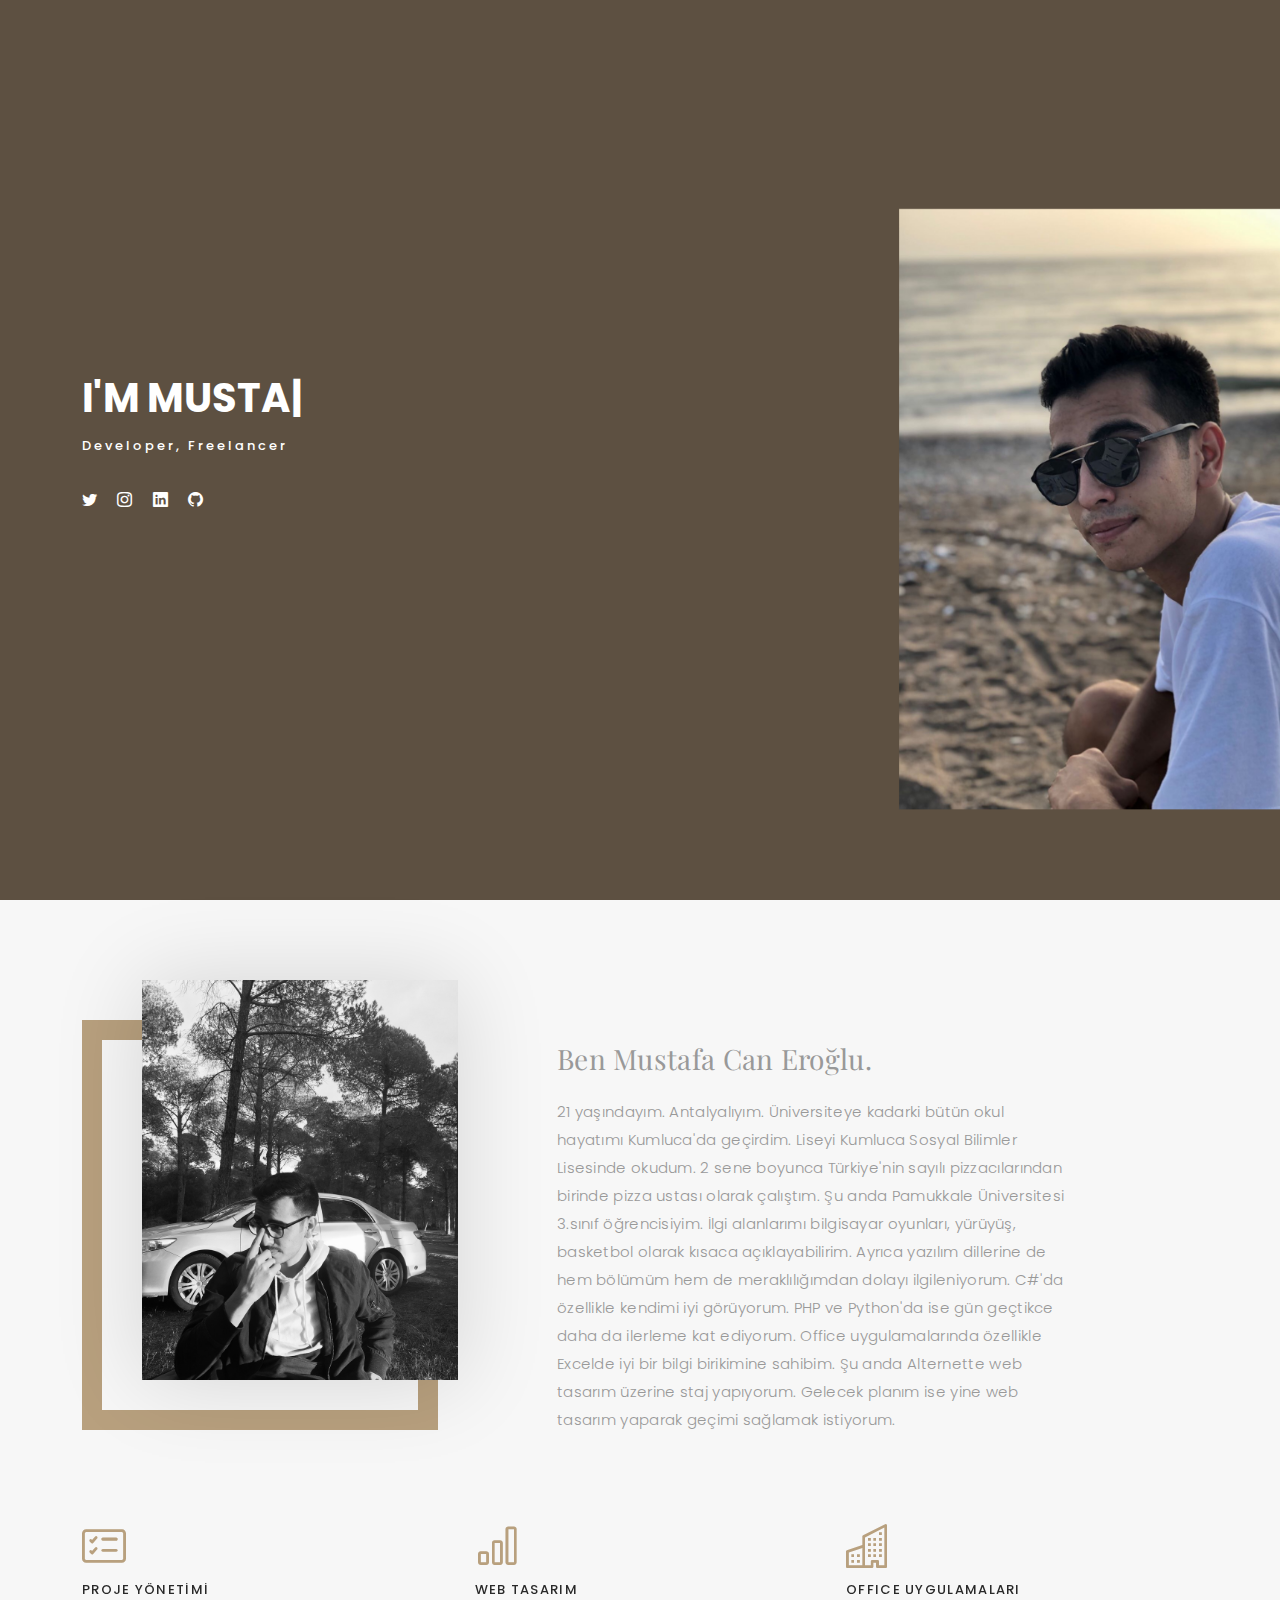
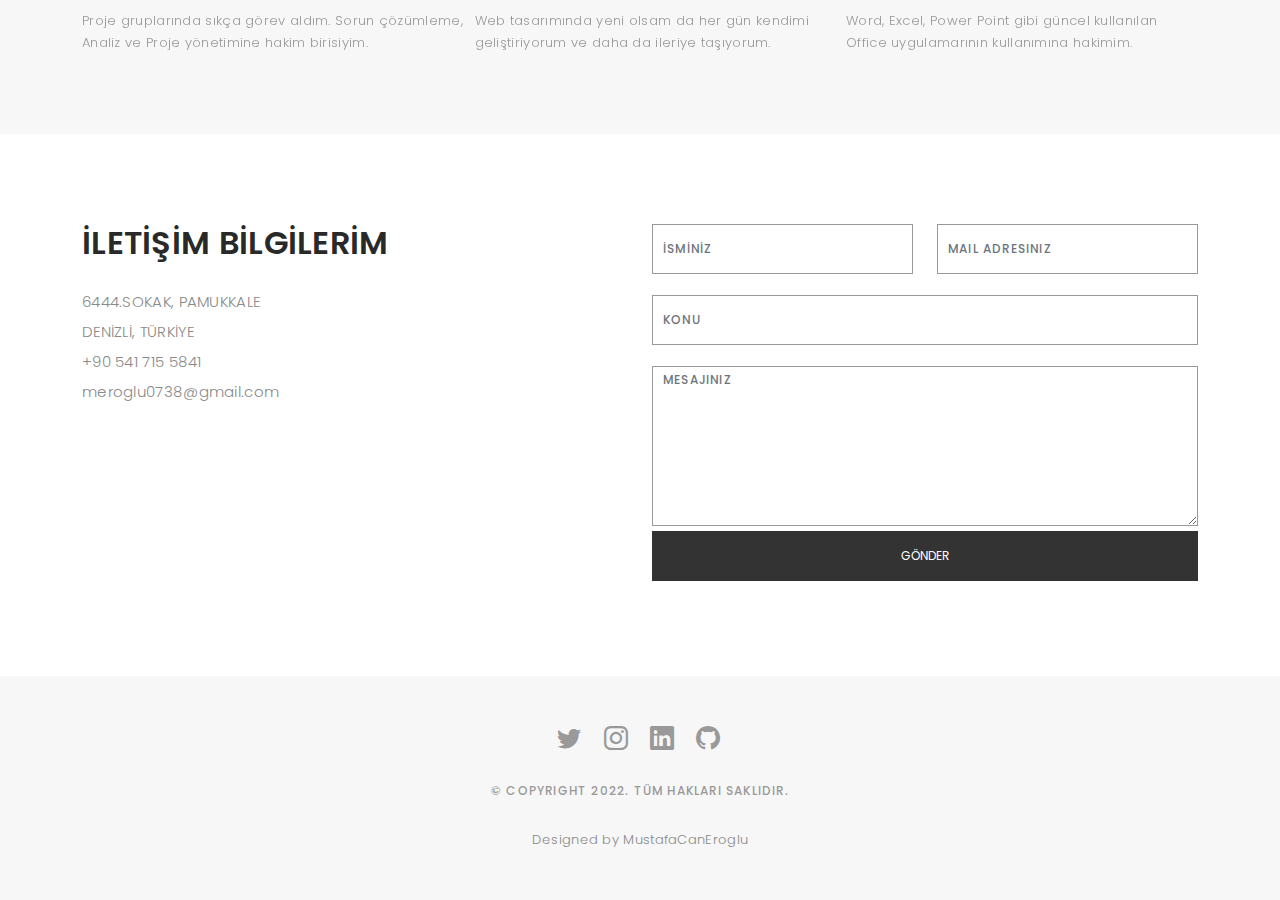
==== commit 685ca757: "Update index.html" ====
--- a/index.html
+++ b/index.html
@@ -209,7 +209,7 @@
 
       </div>
 
-      <p>&copy; Copyright MUSTAFA CAN. Tüm Hakları Saklıdır.</p>
+      <p>&copy; Copyright 2022. Tüm Hakları Saklıdır.</p>
 
       <div class="credits">
         Designed by MustafaCanEroglu
